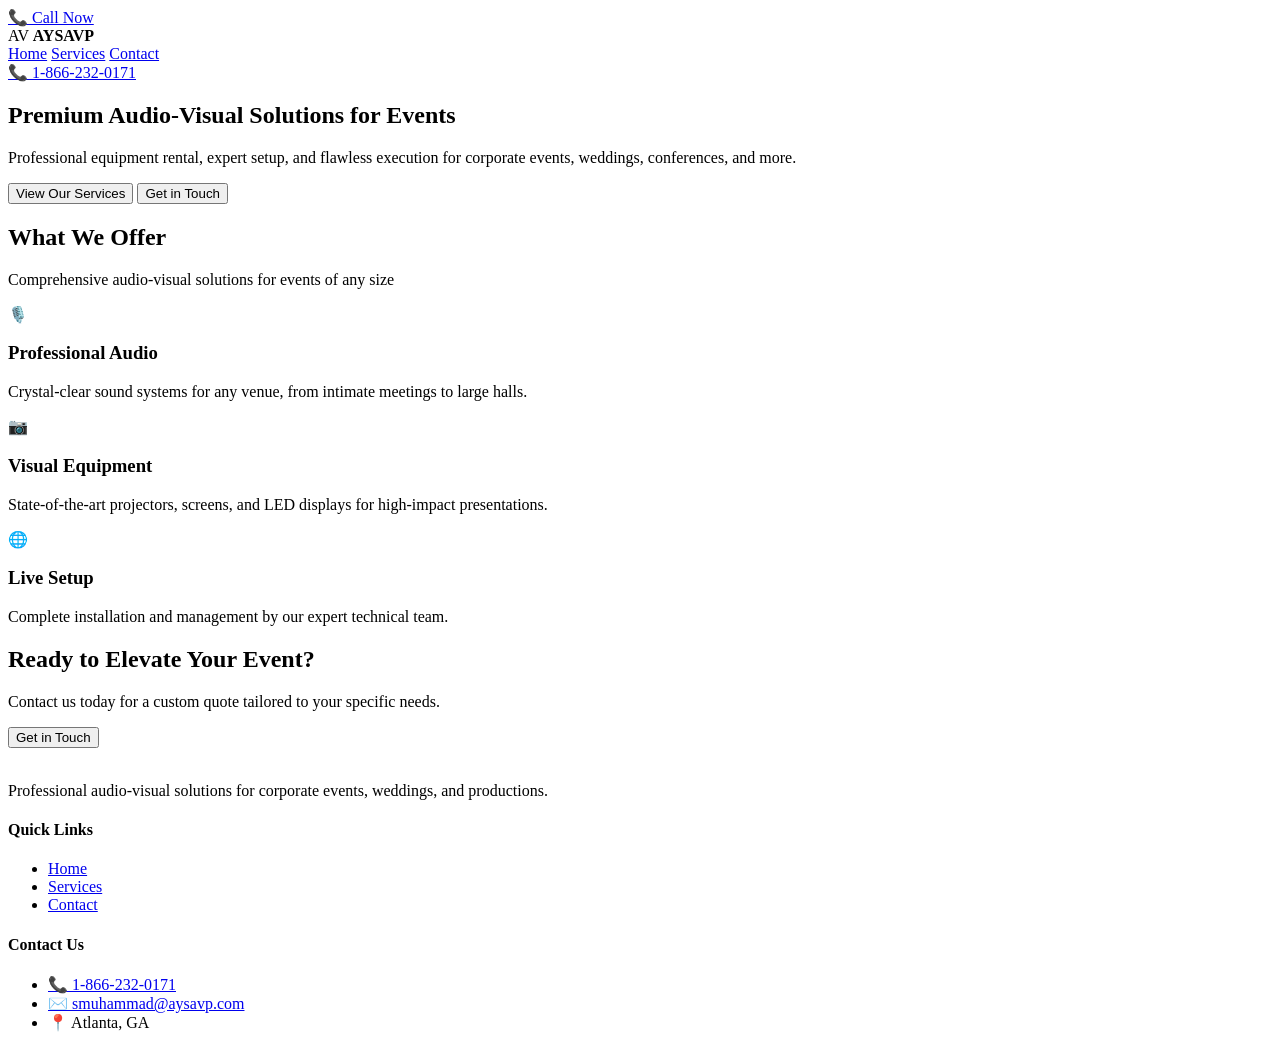
==== index.html @ 74972963 "Create index.html" ====
<!DOCTYPE html>
<html lang="en">
<head>
    <meta charset="UTF-8">
    <meta name="viewport" content="width=device-width, initial-scale=1.0">
    <title>AYSAVP | Audio Visual Solutions</title>
    <link rel="stylesheet" href="style.css">
    <link href="https://fonts.googleapis.com/css2?family=Inter:wght@400;500;600;700&display=swap" rel="stylesheet">
</head>
<body>

    <a href="tel:18662320171" class="floating-call">
        <span>📞 Call Now</span>
    </a>

    <header>
        <div class="container nav-flex">
            <div class="logo"><span class="logo-box">AV</span> <strong>AYSAVP</strong></div>
            <nav>
                <a href="index.html" class="active">Home</a>
                <a href="services.html">Services</a>
                <a href="contact.html">Contact</a>
            </nav>
            <div class="phone-link">
                <a href="tel:18662320171">📞 1-866-232-0171</a>
            </div>
        </div>
    </header>

    <section class="hero">
        <div class="container">
            <h1>Premium Audio-Visual <span>Solutions for Events</span></h1>
            <p>Professional equipment rental, expert setup, and flawless execution for corporate events, weddings, conferences, and more.</p>
            <div class="hero-btns">
                <button class="btn-primary" onclick="location.href='services.html'">View Our Services</button>
                <button class="btn-white" onclick="location.href='contact.html'">Get in Touch</button>
            </div>
        </div>
    </section>

    <section class="container section-padding">
        <h2 class="section-title">What We Offer</h2>
        <p class="section-subtitle">Comprehensive audio-visual solutions for events of any size</p>
        <div class="grid-3">
            <div class="card">
                <span class="icon">🎙️</span>
                <h3>Professional Audio</h3>
                <p>Crystal-clear sound systems for any venue, from intimate meetings to large halls.</p>
            </div>
            <div class="card">
                <span class="icon">📷</span>
                <h3>Visual Equipment</h3>
                <p>State-of-the-art projectors, screens, and LED displays for high-impact presentations.</p>
            </div>
            <div class="card">
                <span class="icon">🌐</span>
                <h3>Live Setup</h3>
                <p>Complete installation and management by our expert technical team.</p>
            </div>
        </div>
    </section>

    <section class="bottom-cta">
        <div class="container">
            <h2>Ready to Elevate Your Event?</h2>
            <p>Contact us today for a custom quote tailored to your specific needs.</p>
            <button class="btn-white large" onclick="location.href='contact.html'">Get in Touch</button>
        </div>
    </section>

    <footer>
        <div class="container footer-grid">
            <div class="footer-col">
                <div class="logo" style="color: white; margin-bottom: 15px;"><span class="logo-box">AV</span> AYSAVP</div>
                <p>Professional audio-visual solutions for corporate events, weddings, and productions.</p>
            </div>
            <div class="footer-col">
                <h4>Quick Links</h4>
                <ul>
                    <li><a href="index.html">Home</a></li>
                    <li><a href="services.html">Services</a></li>
                    <li><a href="contact.html">Contact</a></li>
                </ul>
            </div>
            <div class="footer-col">
                <h4>Contact Us</h4>
                <ul>
                    <li><a href="tel:18662320171" class="react-text">📞 1-866-232-0171</a></li>
                    <li><a href="mailto:smuhammad@aysavp.com" class="react-text">✉️ smuhammad@aysavp.com</a></li>
                    <li>📍 Atlanta, GA</li>
                </ul>
            </div>
        </div>
    </footer>
</body>
</html>
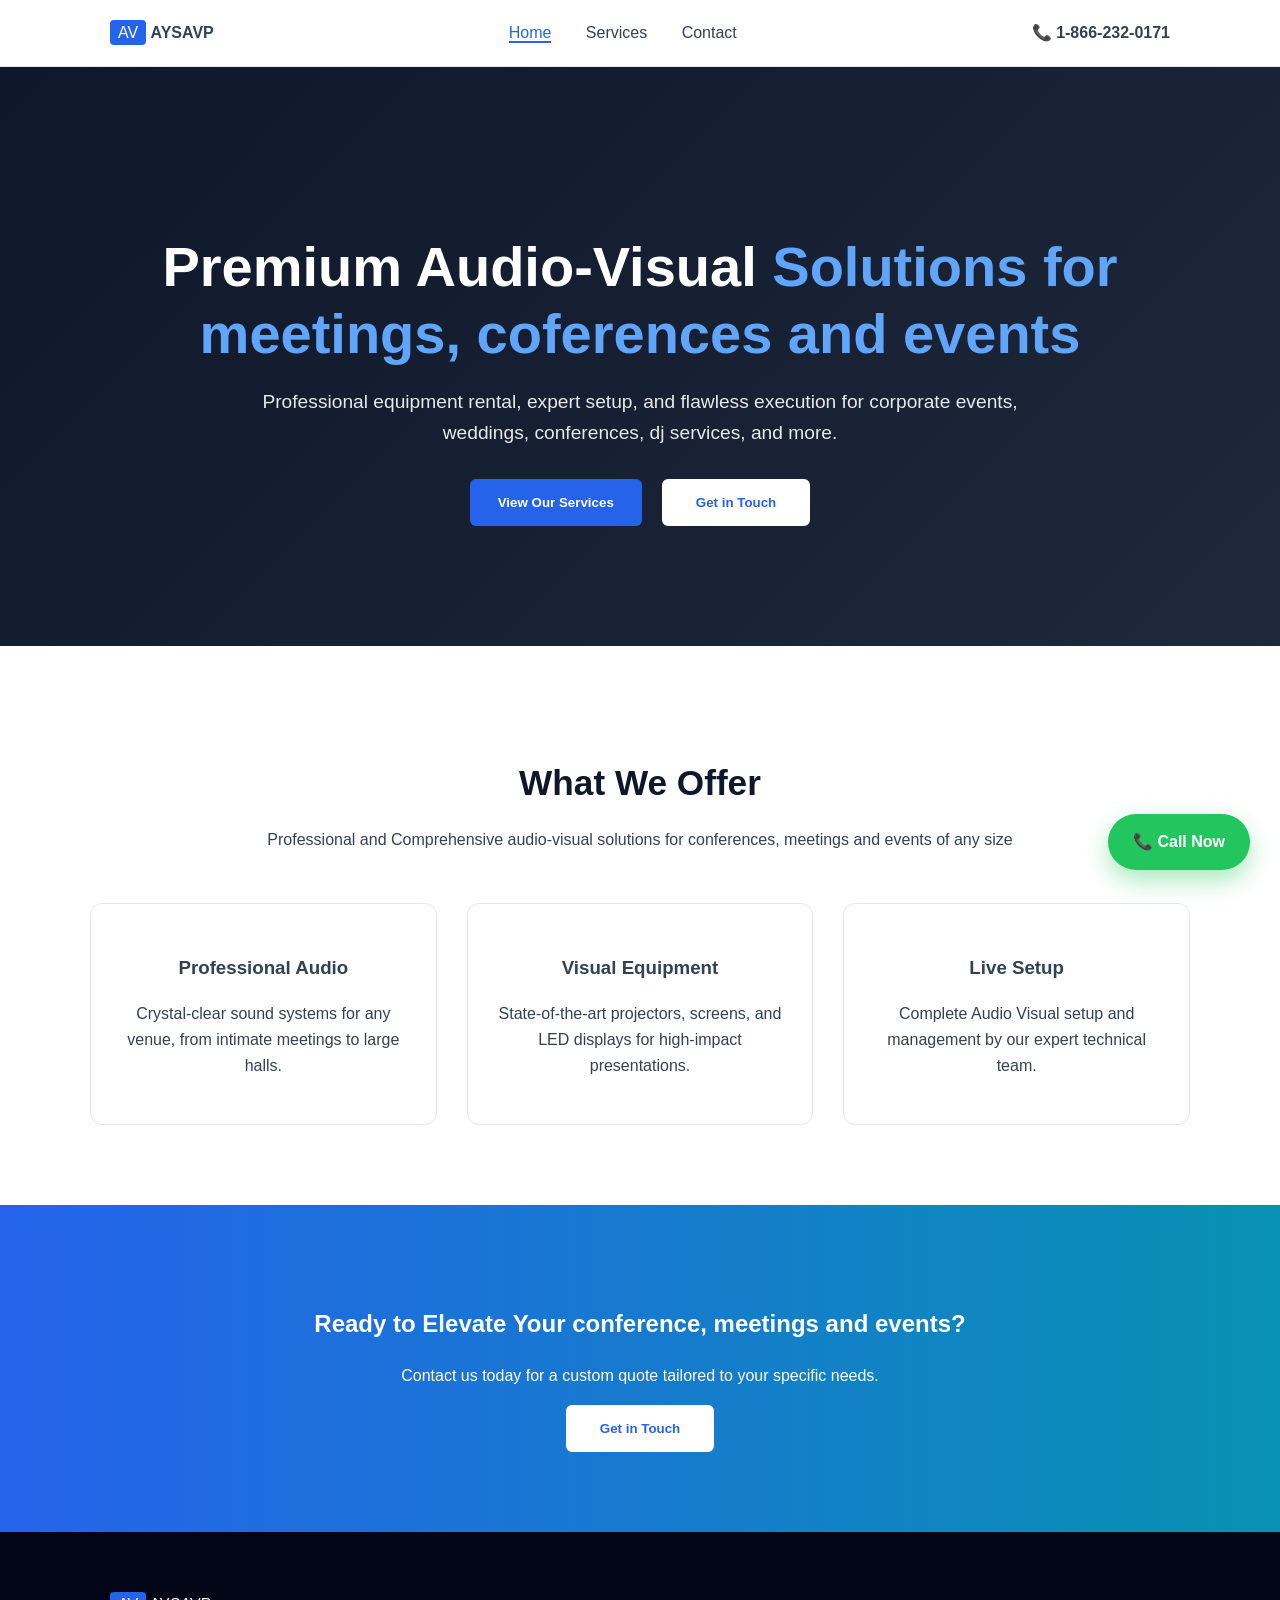
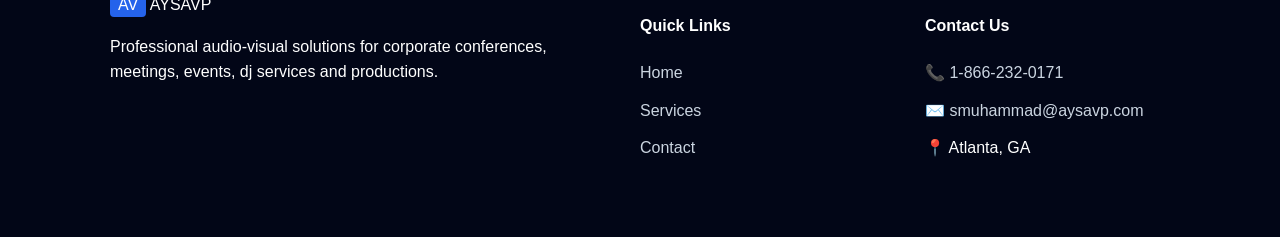
==== commit edd09cb2: "Update index.html" ====
--- a/index.html
+++ b/index.html
@@ -29,8 +29,8 @@
 
     <section class="hero">
         <div class="container">
-            <h1>Premium Audio-Visual <span>Solutions for Events</span></h1>
-            <p>Professional equipment rental, expert setup, and flawless execution for corporate events, weddings, conferences, and more.</p>
+            <h1>Premium Audio-Visual <span>Solutions for meetings, coferences and events</span></h1>
+            <p>Professional equipment rental, expert setup, and flawless execution for corporate events, weddings, conferences, dj services, and more.</p>
             <div class="hero-btns">
                 <button class="btn-primary" onclick="location.href='services.html'">View Our Services</button>
                 <button class="btn-white" onclick="location.href='contact.html'">Get in Touch</button>
@@ -40,29 +40,29 @@
 
     <section class="container section-padding">
         <h2 class="section-title">What We Offer</h2>
-        <p class="section-subtitle">Comprehensive audio-visual solutions for events of any size</p>
+        <p class="section-subtitle">Professional and Comprehensive audio-visual solutions for conferences, meetings and events of any size</p>
         <div class="grid-3">
             <div class="card">
-                <span class="icon">🎙️</span>
+                
                 <h3>Professional Audio</h3>
                 <p>Crystal-clear sound systems for any venue, from intimate meetings to large halls.</p>
             </div>
             <div class="card">
-                <span class="icon">📷</span>
+                
                 <h3>Visual Equipment</h3>
                 <p>State-of-the-art projectors, screens, and LED displays for high-impact presentations.</p>
             </div>
             <div class="card">
-                <span class="icon">🌐</span>
+                
                 <h3>Live Setup</h3>
-                <p>Complete installation and management by our expert technical team.</p>
+                <p>Complete Audio Visual setup and management by our expert technical team.</p>
             </div>
         </div>
     </section>
 
     <section class="bottom-cta">
         <div class="container">
-            <h2>Ready to Elevate Your Event?</h2>
+            <h2>Ready to Elevate Your conference, meetings and events?</h2>
             <p>Contact us today for a custom quote tailored to your specific needs.</p>
             <button class="btn-white large" onclick="location.href='contact.html'">Get in Touch</button>
         </div>
@@ -72,7 +72,7 @@
         <div class="container footer-grid">
             <div class="footer-col">
                 <div class="logo" style="color: white; margin-bottom: 15px;"><span class="logo-box">AV</span> AYSAVP</div>
-                <p>Professional audio-visual solutions for corporate events, weddings, and productions.</p>
+                <p>Professional audio-visual solutions for corporate conferences, meetings, events, dj services and productions.</p>
             </div>
             <div class="footer-col">
                 <h4>Quick Links</h4>
--- a/style.css
+++ b/style.css
@@ -0,0 +1,124 @@
+/* --- AYSAVP FINAL STYLES --- */
+:root { 
+    --blue: #2563eb; 
+    --blue-hover: #1d4ed8;
+    --dark-navy: #0f172a;
+    --light-blue: #60a5fa;
+    --slate: #334155;
+    --bg-light: #f8fafc;
+}
+
+* { box-sizing: border-box; }
+body { font-family: 'Inter', sans-serif; margin: 0; color: var(--slate); line-height: 1.6; }
+.container { max-width: 1100px; margin: 0 auto; padding: 0 20px; }
+
+/* Navigation */
+header { padding: 20px 0; border-bottom: 1px solid #e2e8f0; background: white; position: sticky; top: 0; z-index: 1000; }
+.nav-flex { display: flex; justify-content: space-between; align-items: center; }
+.logo-box { background: var(--blue); color: white; padding: 4px 8px; border-radius: 4px; }
+nav a { text-decoration: none; color: var(--slate); margin: 0 15px; font-weight: 500; transition: 0.3s; }
+nav a:hover, nav a.active { color: var(--blue); border-bottom: 2px solid var(--blue); }
+.phone-link a { text-decoration: none; color: inherit; font-weight: 600; transition: 0.3s; }
+.phone-link a:hover { color: var(--blue); transform: scale(1.05); display: inline-block; }
+
+/* Hero Sections */
+.hero { background: linear-gradient(135deg, #0f172a 0%, #1e293b 100%); color: white; text-align: center; padding: 120px 0; }
+.hero h1 { font-size: 3.5rem; margin-bottom: 20px; line-height: 1.2; }
+.hero h1 span { color: var(--light-blue); }
+.hero p { font-size: 1.2rem; max-width: 800px; margin: 0 auto 30px; opacity: 0.9; }
+.hero-btns { display: flex; justify-content: center; gap: 20px; margin-top: 30px; }
+.hero-small { background: var(--dark-navy); color: white; text-align: center; padding: 60px 0; }
+
+/* Button Reactions */
+.btn-primary { 
+    background: var(--blue); color: white; border: none; padding: 14px 28px; 
+    border-radius: 6px; cursor: pointer; font-weight: 600; transition: all 0.3s ease; 
+}
+.btn-primary:hover { 
+    background: var(--blue-hover); transform: translateY(-4px); 
+    box-shadow: 0 12px 24px rgba(37, 99, 235, 0.4); 
+}
+
+.btn-white {
+    background: white; color: var(--blue); border: 2px solid white; 
+    padding: 14px 32px; border-radius: 6px; cursor: pointer; font-weight: 700; transition: all 0.3s ease;
+}
+.btn-white:hover {
+    background: transparent; color: white; transform: translateY(-3px); 
+    box-shadow: 0 10px 20px rgba(255, 255, 255, 0.2);
+}
+
+.btn-primary-outline { 
+    background: transparent; color: var(--blue); border: 2px solid var(--blue); 
+    padding: 12px 24px; border-radius: 6px; cursor: pointer; font-weight: 600; transition: all 0.3s ease; 
+}
+.btn-primary-outline:hover { 
+    background: var(--blue); color: white; transform: translateY(-4px); 
+}
+
+/* Grids & Cards */
+.section-padding { padding: 80px 0; }
+.section-title { text-align: center; font-size: 2.2rem; margin-bottom: 10px; color: var(--dark-navy); }
+.section-subtitle { text-align: center; margin-bottom: 50px; }
+.grid-3 { display: grid; grid-template-columns: repeat(auto-fit, minmax(300px, 1fr)); gap: 30px; }
+.card { padding: 30px; border: 1px solid #e2e8f0; border-radius: 12px; background: white; transition: 0.3s; text-align: center; }
+.card:hover { transform: translateY(-10px); border-color: var(--blue); box-shadow: 0 20px 40px rgba(0,0,0,0.05); }
+.icon { font-size: 2.5rem; display: block; margin-bottom: 15px; }
+
+/* Services Page Layout */
+.flex-row { display: flex; align-items: center; gap: 60px; margin-bottom: 80px; }
+.flex-row.reverse { flex-direction: row-reverse; }
+.image-box { flex: 1; height: 350px; border-radius: 20px; overflow: hidden; box-shadow: 0 10px 30px rgba(0,0,0,0.1); background: #ccc; }
+.image-box img { width: 100%; height: 100%; object-fit: cover; transition: 0.6s ease; }
+.image-box:hover img { transform: scale(1.1); }
+.text-box { flex: 1; }
+.check-list { list-style: none; padding: 0; margin: 20px 0; }
+.check-list li { margin-bottom: 10px; display: flex; align-items: center; font-weight: 500; }
+.check-list li::before { content: "✓"; color: var(--blue); font-weight: 900; margin-right: 10px; font-size: 1.2rem; }
+
+/* Packages */
+.packages-section { background: var(--bg-light); }
+.package-card .price { font-size: 1.5rem; font-weight: 700; margin: 20px 0; color: var(--dark-navy); }
+.package-card.featured { background: linear-gradient(135deg, var(--blue), #0891b2); color: white; transform: scale(1.05); border: none; }
+.package-card.featured .price { color: white; }
+
+/* Contact Page Specifics */
+.contact-info-grid { display: grid; grid-template-columns: repeat(auto-fit, minmax(280px, 1fr)); gap: 25px; }
+.info-card { background: white; border: 1px solid #e2e8f0; padding: 30px; border-radius: 12px; text-align: center; transition: 0.3s; }
+.info-card:hover { transform: translateY(-8px); border-color: var(--blue); }
+.icon-circle { background: var(--blue); color: white; width: 50px; height: 50px; border-radius: 50%; display: inline-flex; align-items: center; justify-content: center; margin-bottom: 15px; font-size: 1.2rem; }
+
+/* Form */
+.form-section { background: var(--bg-light); padding: 80px 0; border-radius: 20px; }
+.form-container { max-width: 700px; margin: 0 auto; background: white; padding: 40px; border-radius: 12px; border: 1px solid #e2e8f0; }
+.form-grid { display: grid; grid-template-columns: 1fr 1fr; gap: 20px; }
+.form-field { margin-bottom: 15px; }
+.form-field label { display: block; font-weight: 600; margin-bottom: 5px; font-size: 0.9rem; }
+input, textarea { width: 100%; padding: 12px; border: 1px solid #cbd5e1; border-radius: 6px; font-family: inherit; }
+.full-width { width: 100%; }
+
+/* FAQ - Blue Border Style */
+.faq-list { max-width: 800px; margin: 0 auto; }
+.faq-item { background: #f8fafc; padding: 25px; border-radius: 8px; margin-bottom: 20px; border-left: 5px solid var(--blue); text-align: left; }
+.faq-item strong { display: block; font-size: 1.1rem; margin-bottom: 10px; color: var(--dark-navy); }
+
+/* Footer & Floating Button */
+.bottom-cta { background: linear-gradient(90deg, #2563eb, #0891b2); color: white; text-align: center; padding: 80px 0; }
+footer { background: #020617; color: white; padding: 60px 0; margin-top: auto; }
+.footer-grid { display: grid; grid-template-columns: 2fr 1fr 1fr; gap: 40px; }
+.footer-col ul { list-style: none; padding: 0; }
+.footer-col li { margin-bottom: 12px; }
+.footer-col a { color: #cbd5e1; text-decoration: none; transition: 0.3s; }
+.footer-col a:hover { color: white; }
+
+.floating-call { position: fixed; bottom: 30px; right: 30px; background: #22c55e; color: white; padding: 15px 25px; border-radius: 50px; text-decoration: none; font-weight: 700; box-shadow: 0 10px 25px rgba(34, 197, 94, 0.4); z-index: 9999; transition: all 0.3s ease; }
+.floating-call:hover { transform: scale(1.1) translateY(-5px); background: #16a34a; }
+
+/* Mobile Responsiveness */
+@media (max-width: 768px) {
+    .flex-row, .flex-row.reverse, .footer-grid, .nav-flex { flex-direction: column; gap: 30px; text-align: center; }
+    .hero h1 { font-size: 2.5rem; }
+    .hero-btns { flex-direction: column; }
+    .nav-flex nav { display: flex; flex-direction: column; gap: 10px; margin-top: 15px; }
+    .grid-3 { grid-template-columns: 1fr; }
+}
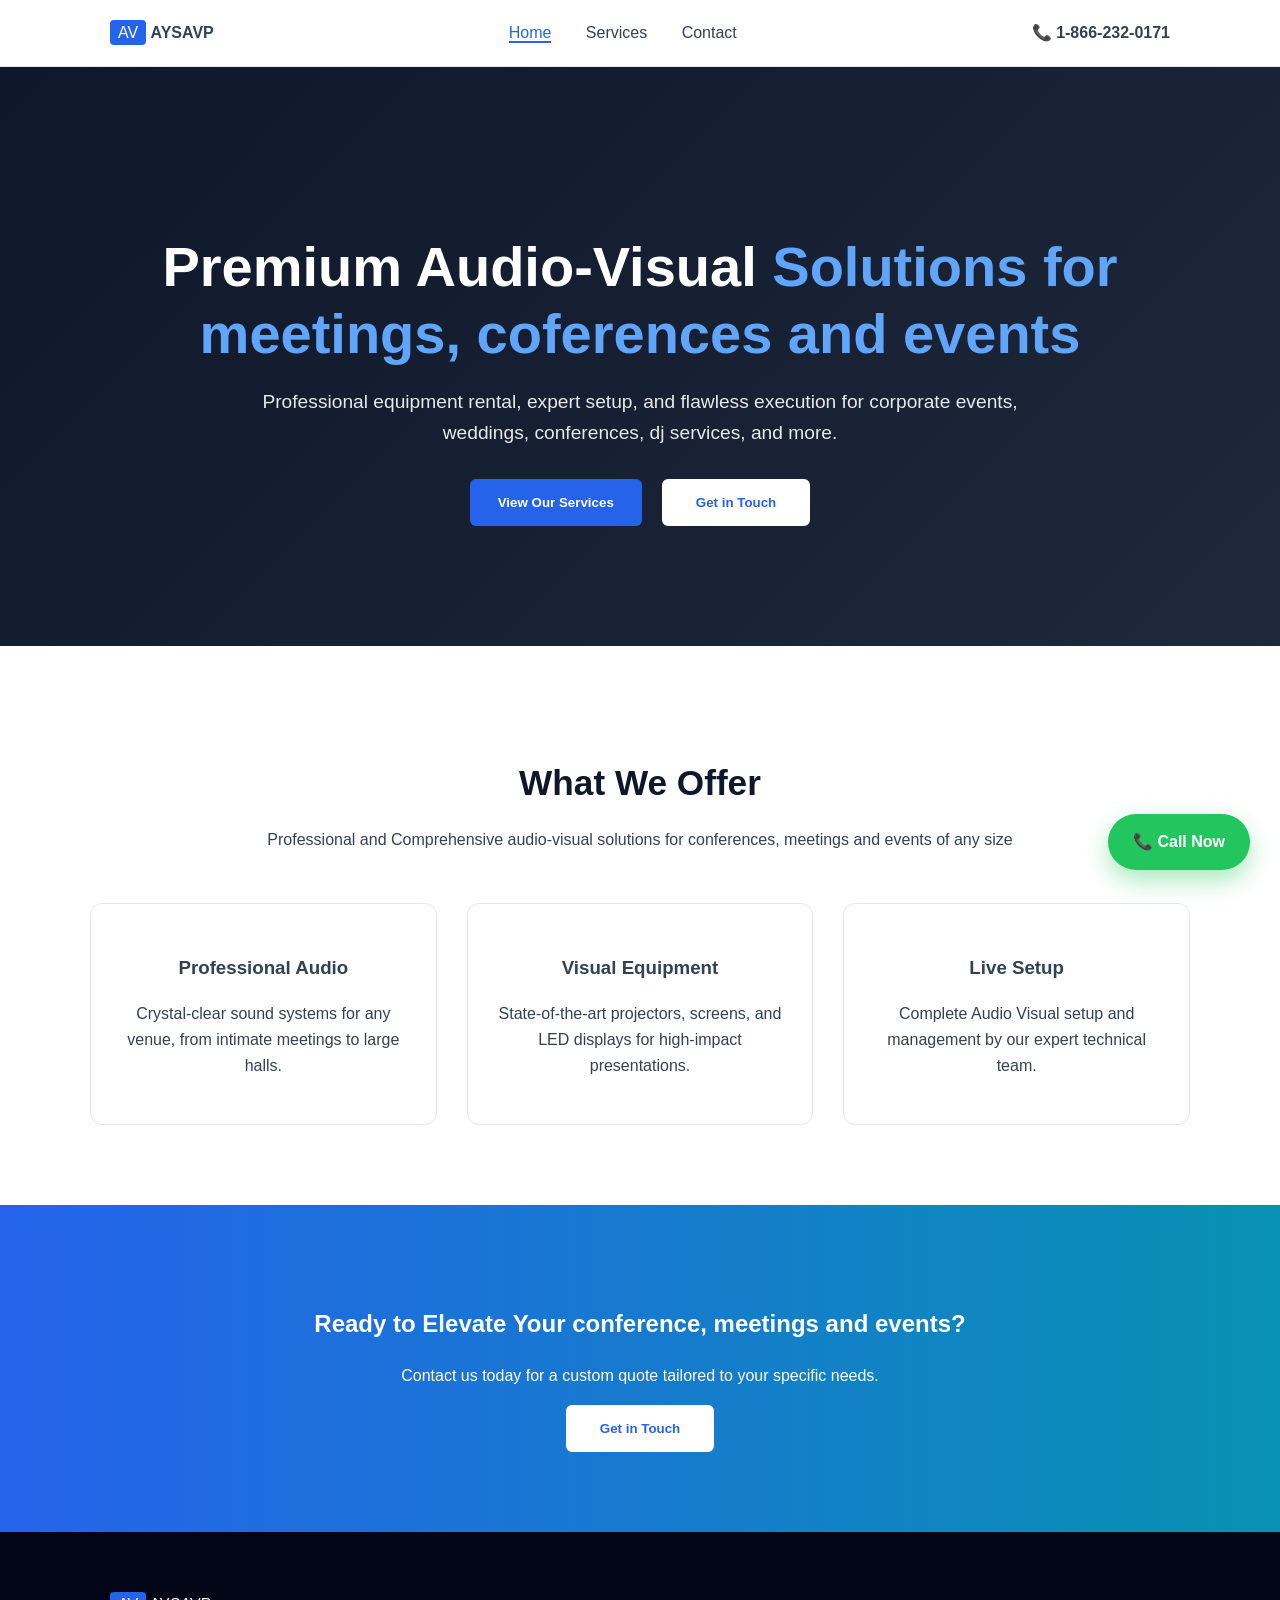
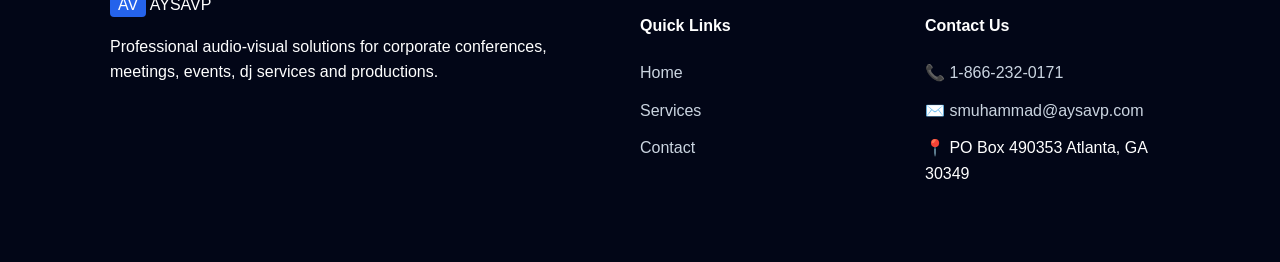
==== commit 763fcc30: "Update index.html" ====
--- a/index.html
+++ b/index.html
@@ -87,7 +87,7 @@
                 <ul>
                     <li><a href="tel:18662320171" class="react-text">📞 1-866-232-0171</a></li>
                     <li><a href="mailto:smuhammad@aysavp.com" class="react-text">✉️ smuhammad@aysavp.com</a></li>
-                    <li>📍 Atlanta, GA</li>
+                    <li>📍 PO Box 490353 Atlanta, GA 30349</li>
                 </ul>
             </div>
         </div>
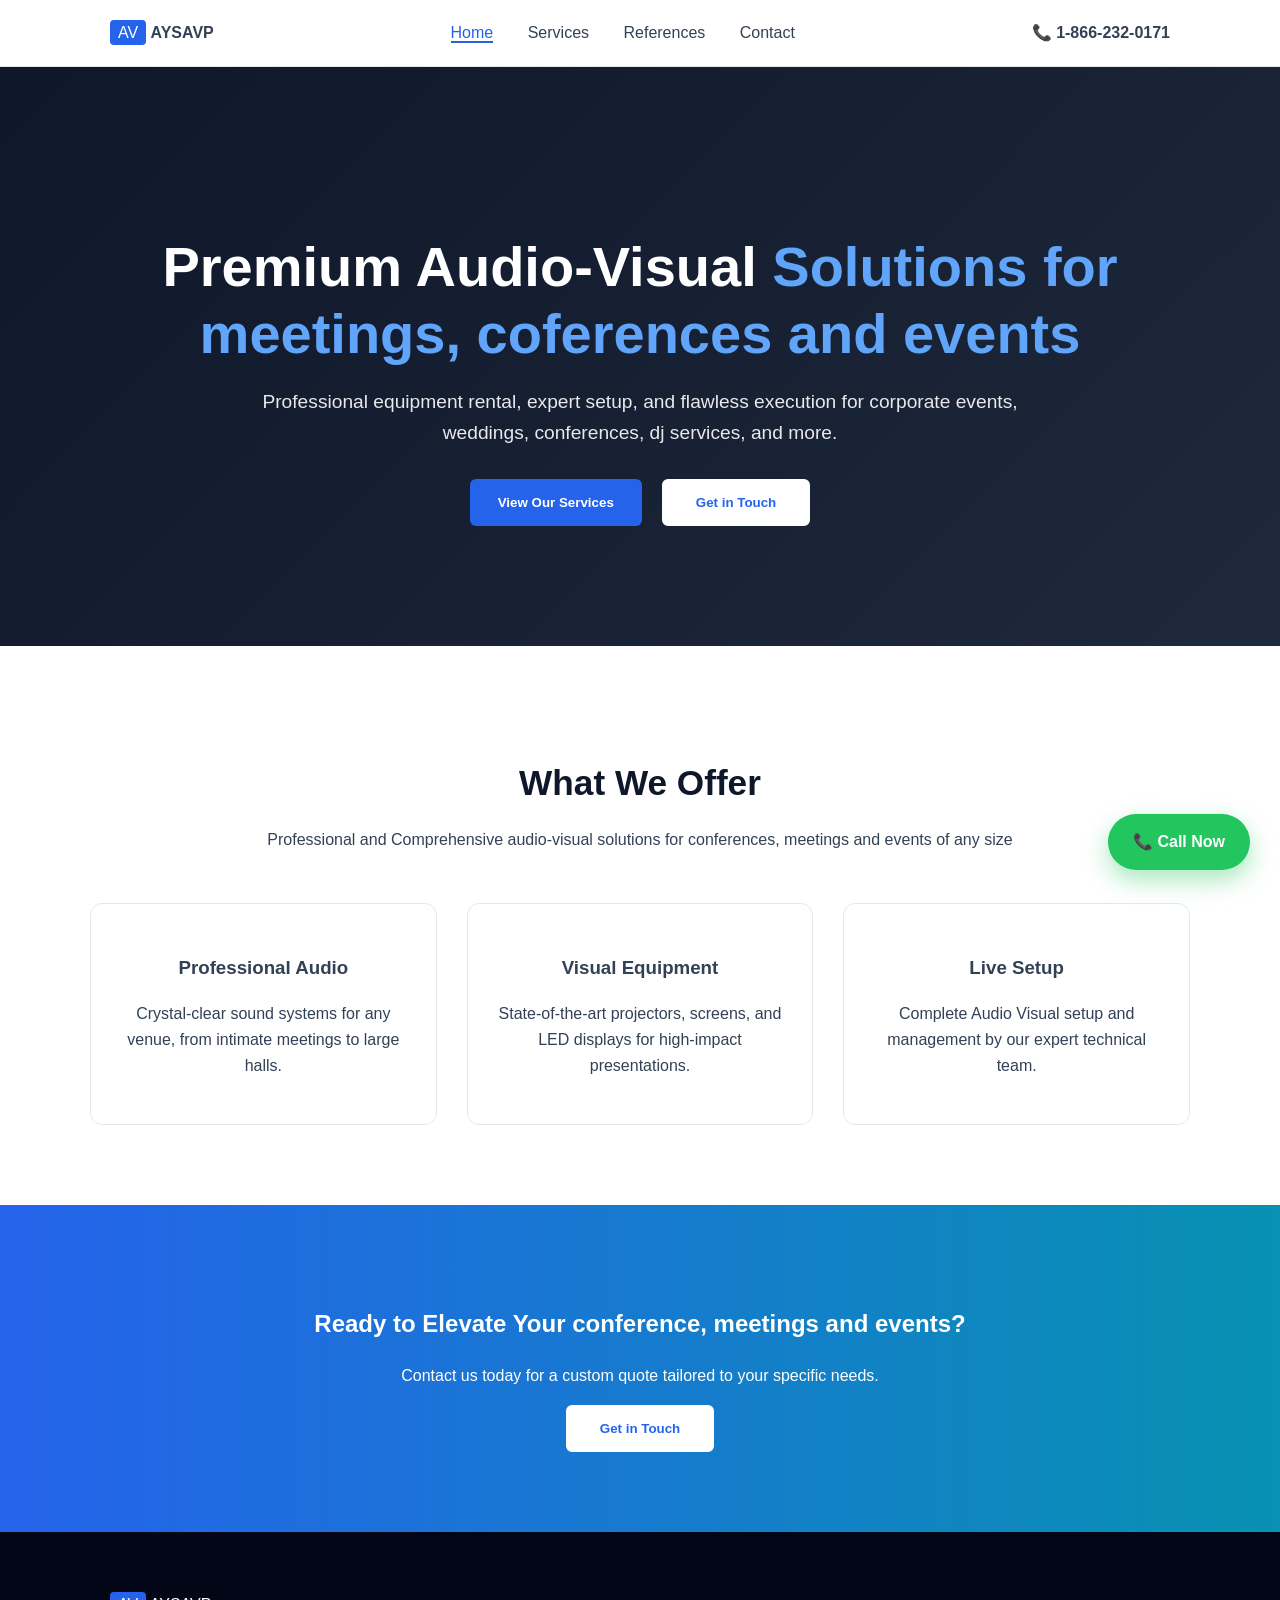
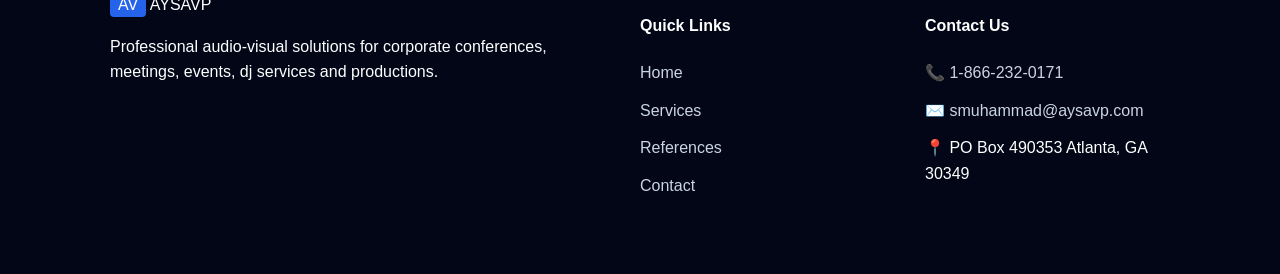
==== commit 12daa9ca: "Fix: Add References link to navigation and footer in index.html" ====
--- a/index.html
+++ b/index.html
@@ -19,6 +19,7 @@
             <nav>
                 <a href="index.html" class="active">Home</a>
                 <a href="services.html">Services</a>
+                <a href="references.html">References</a>
                 <a href="contact.html">Contact</a>
             </nav>
             <div class="phone-link">
@@ -79,6 +80,7 @@
                 <ul>
                     <li><a href="index.html">Home</a></li>
                     <li><a href="services.html">Services</a></li>
+                    <li><a href="references.html">References</a></li>
                     <li><a href="contact.html">Contact</a></li>
                 </ul>
             </div>
